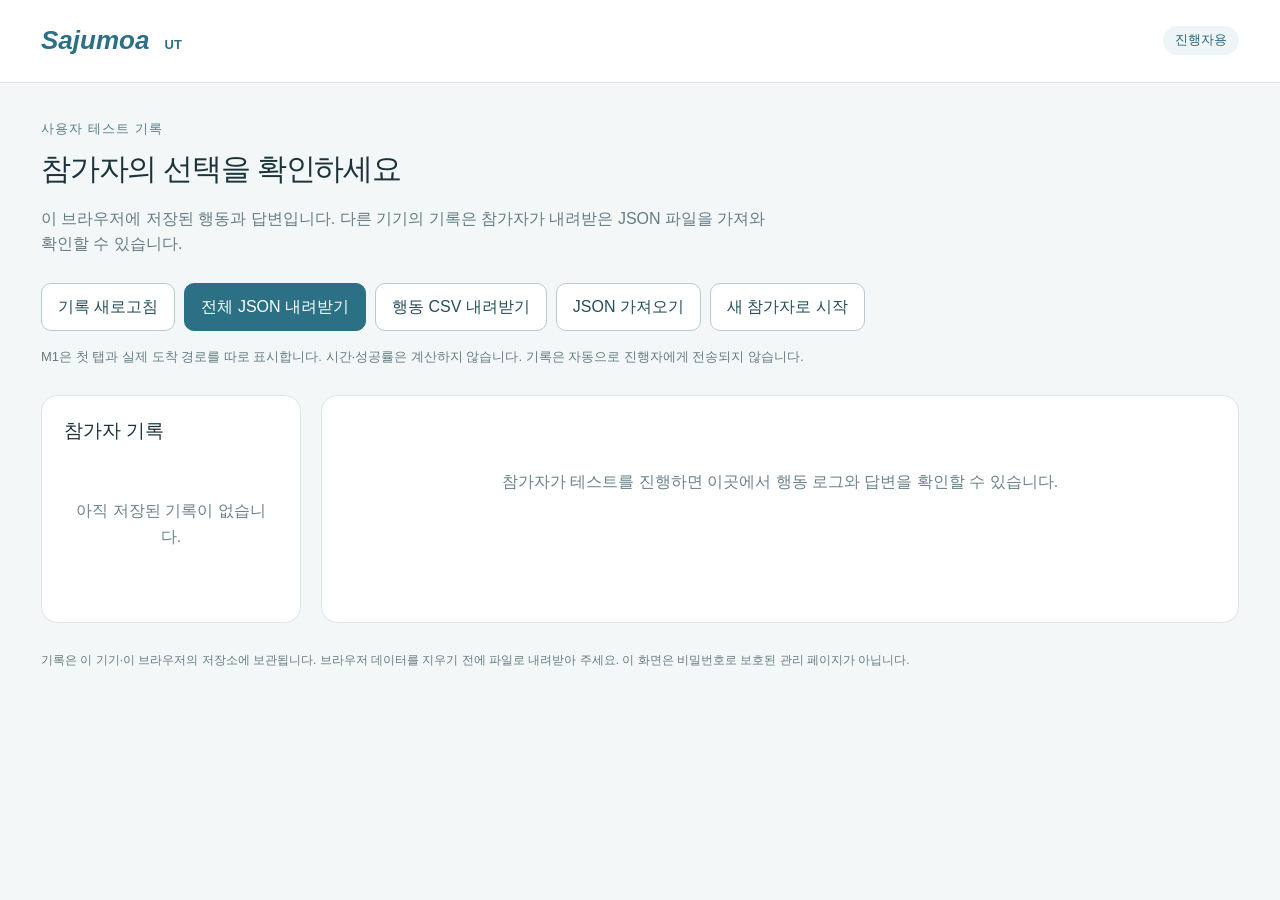
==== admin.html @ d203e825 "Publish Sajumoa UT prototype with local action logs and facilitator exports" ====
<!doctype html>
<html lang="ko">
<head>
  <meta charset="UTF-8">
  <meta name="viewport" content="width=device-width, initial-scale=1">
  <meta name="robots" content="noindex,nofollow">
  <title>진행자 기록 | 사주모아 UT</title>
  <link rel="icon" href="data:,">
  <link rel="stylesheet" href="./admin.css">
  <script type="module" src="./admin.js"></script>
</head>
<body>
  <header class="page-header"><div class="header-inner"><a class="brand" href="./index.html">Sajumoa <span>UT</span></a><span class="tag">진행자용</span></div></header>
  <main>
    <div class="intro"><p class="eyebrow">사용자 테스트 기록</p><h1>참가자의 선택을 확인하세요</h1><p>이 브라우저에 저장된 행동과 답변입니다. 다른 기기의 기록은 참가자가 내려받은 JSON 파일을 가져와 확인할 수 있습니다.</p></div>
    <div class="toolbar" aria-label="기록 관리">
      <button id="refresh" type="button">기록 새로고침</button>
      <button id="export-json" class="primary" type="button">전체 JSON 내려받기</button>
      <button id="export-csv" type="button">행동 CSV 내려받기</button>
      <label class="button" for="import-file">JSON 가져오기</label><input id="import-file" type="file" accept=".json,application/json" hidden>
      <a class="button" href="./index.html?new=1">새 참가자로 시작</a>
    </div>
    <p id="notice" role="status" aria-live="polite"></p>
    <p class="helper">M1은 첫 탭과 실제 도착 경로를 따로 표시합니다. 시간·성공률은 계산하지 않습니다. 기록은 자동으로 진행자에게 전송되지 않습니다.</p>
    <div class="workspace"><aside aria-label="참가자 선택"><h2>참가자 기록</h2><div id="session-list"></div></aside><section id="details" aria-label="선택한 참가자 기록"></section></div>
    <footer>기록은 이 기기·이 브라우저의 저장소에 보관됩니다. 브라우저 데이터를 지우기 전에 파일로 내려받아 주세요. 이 화면은 비밀번호로 보호된 관리 페이지가 아닙니다.</footer>
  </main>
</body>
</html>
---- admin.css ----
:root{font-family:Arial,"Noto Sans KR","Malgun Gothic",sans-serif;color:#1b343c;background:#f4f7f8;font-synthesis:none;line-height:1.6;--teal:#2b7085;--line:#dce6e8}*{box-sizing:border-box}body{margin:0}a{color:var(--teal)}button,.button{font:inherit;cursor:pointer;display:inline-flex;align-items:center;justify-content:center;min-height:46px;border:1px solid #b7cbd1;background:#fff;border-radius:10px;padding:10px 16px;color:#244e5a;text-decoration:none;text-align:center}button:hover,.button:hover{background:#eaf3f5}button:focus-visible,a:focus-visible,label:focus-visible{outline:3px solid #59a9c0;outline-offset:3px}.primary{background:var(--teal);border-color:var(--teal);color:white}.primary:hover{background:#205a6c}.page-header{background:#fff;border-bottom:1px solid var(--line)}.header-inner{max-width:1250px;padding:20px 26px;margin:auto;display:flex;justify-content:space-between;align-items:center}.brand{font-size:26px;font-weight:800;font-style:italic;text-decoration:none}.brand span{font-size:13px;font-style:normal;margin-left:8px}.tag,.pill{border-radius:30px;background:#edf5f6;color:#316676;padding:4px 12px;font-size:13px}main{max-width:1250px;margin:auto;padding:36px 26px}.intro{max-width:740px}.eyebrow{letter-spacing:.08em;color:#577e89;font-size:13px;font-weight:700;margin:0 0 10px}h1{font-size:30px;line-height:1.35;letter-spacing:-.04em;margin:0 0 16px}h2{font-size:19px;line-height:1.4;margin:0 0 18px}h3{font-size:16px}.intro p:not(.eyebrow),.helper,footer{color:#647c84}.toolbar{display:flex;flex-wrap:wrap;gap:9px;margin:26px 0 12px}.helper{font-size:13px;max-width:900px}.workspace{display:grid;grid-template-columns:260px minmax(0,1fr);gap:20px;margin-top:28px}aside,#details{background:#fff;border:1px solid var(--line);border-radius:16px;padding:22px;min-width:0}aside{align-self:start}.session-item{display:block;width:100%;text-align:left;justify-content:flex-start;line-height:1.45;margin:0 0 10px;overflow-wrap:anywhere;flex-direction:column;align-items:flex-start;gap:4px}.session-item[aria-pressed=true]{border-color:var(--teal);background:#ecf5f7;box-shadow:inset 3px 0 var(--teal)}.session-item small{color:#647c84;font-size:12px}.session-head{border-bottom:1px solid var(--line);padding-bottom:20px;margin-bottom:20px;overflow-wrap:anywhere}.session-head p{margin:6px 0;color:#647c84;font-size:13px}.facts{display:grid;grid-template-columns:repeat(2,minmax(0,1fr));gap:10px;margin:18px 0 28px}.fact{background:#f6f9fa;border-radius:10px;padding:12px 14px}.fact dt{font-size:12px;color:#69828a;margin-bottom:5px}.fact dd{margin:0;overflow-wrap:anywhere;font-size:15px}.answer{border:1px solid var(--line);border-radius:10px;padding:14px 16px;margin-bottom:12px}.answer h3{margin:0 0 8px}.answer p{white-space:pre-wrap;overflow-wrap:anywhere;margin:0}.table-wrap{overflow:auto;max-width:100%;border:1px solid var(--line);border-radius:10px}table{border-collapse:collapse;width:100%;min-width:540px;font-size:13px}th,td{padding:10px 12px;text-align:left;border-bottom:1px solid var(--line);vertical-align:top;overflow-wrap:anywhere}th{background:#f0f5f6;font-weight:600}td:nth-child(1){white-space:nowrap;color:#5b7680}td:nth-child(2){max-width:180px}td:nth-child(3){max-width:250px}.empty{padding:35px 10px;color:#6b838b;text-align:center}#notice:not(:empty){padding:12px 16px;background:#e7f3ee;border:1px solid #bbd9ce;border-radius:10px}#notice.error{background:#fff1eb;border-color:#efc6b2;color:#8b402a}footer{font-size:12px;margin:28px 0 6px}.section-title{margin-top:28px;display:flex;gap:10px;align-items:center}summary{cursor:pointer;padding:10px 0;color:#577d89}.raw{white-space:pre-wrap;overflow-wrap:anywhere;font-size:12px;background:#f4f7f8;padding:14px;border-radius:8px}@media(max-width:760px){main{padding:26px 16px}.header-inner{padding:15px 18px}h1{font-size:26px}.workspace{grid-template-columns:minmax(0,1fr)}aside,#details{padding:18px}.facts{grid-template-columns:minmax(0,1fr)}#session-list{max-height:250px;overflow:auto}.toolbar{display:grid;grid-template-columns:repeat(2,minmax(0,1fr))}.toolbar button,.toolbar .button{font-size:13px;padding:9px}.toolbar a:last-child{grid-column:1/-1}}

.session-item{display:flex}

@media(max-width:760px){.table-wrap{overflow:visible}table{min-width:0;display:block}thead{display:none}tbody{display:block}tbody tr{display:grid;border-bottom:1px solid var(--line);padding:10px 0}td{display:block;width:100%;max-width:none!important;border-bottom:0;padding:4px 12px;white-space:normal!important}td:before{display:inline-block;width:80px;color:#647c84;font-size:11px}td:nth-child(1):before{content:"시각 (한국)"}td:nth-child(2):before{content:"화면"}td:nth-child(3):before{content:"버튼 / 행동"}}
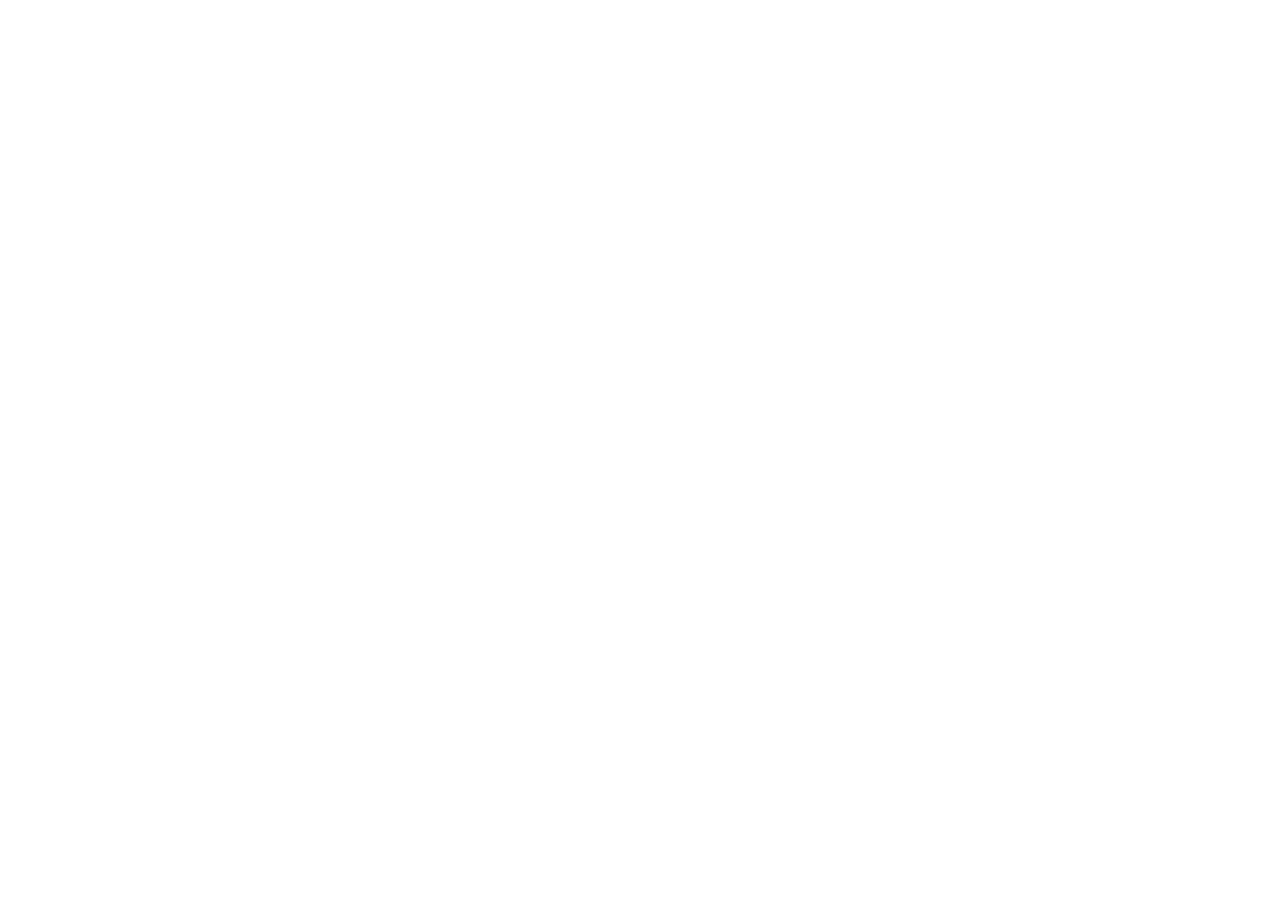
==== commit ac69aa2e: "Collect unattended UT results centrally with protected dashboard and CSV export" ====
--- a/admin.html
+++ b/admin.html
@@ -1,29 +1 @@
-<!doctype html>
-<html lang="ko">
-<head>
-  <meta charset="UTF-8">
-  <meta name="viewport" content="width=device-width, initial-scale=1">
-  <meta name="robots" content="noindex,nofollow">
-  <title>진행자 기록 | 사주모아 UT</title>
-  <link rel="icon" href="data:,">
-  <link rel="stylesheet" href="./admin.css">
-  <script type="module" src="./admin.js"></script>
-</head>
-<body>
-  <header class="page-header"><div class="header-inner"><a class="brand" href="./index.html">Sajumoa <span>UT</span></a><span class="tag">진행자용</span></div></header>
-  <main>
-    <div class="intro"><p class="eyebrow">사용자 테스트 기록</p><h1>참가자의 선택을 확인하세요</h1><p>이 브라우저에 저장된 행동과 답변입니다. 다른 기기의 기록은 참가자가 내려받은 JSON 파일을 가져와 확인할 수 있습니다.</p></div>
-    <div class="toolbar" aria-label="기록 관리">
-      <button id="refresh" type="button">기록 새로고침</button>
-      <button id="export-json" class="primary" type="button">전체 JSON 내려받기</button>
-      <button id="export-csv" type="button">행동 CSV 내려받기</button>
-      <label class="button" for="import-file">JSON 가져오기</label><input id="import-file" type="file" accept=".json,application/json" hidden>
-      <a class="button" href="./index.html?new=1">새 참가자로 시작</a>
-    </div>
-    <p id="notice" role="status" aria-live="polite"></p>
-    <p class="helper">M1은 첫 탭과 실제 도착 경로를 따로 표시합니다. 시간·성공률은 계산하지 않습니다. 기록은 자동으로 진행자에게 전송되지 않습니다.</p>
-    <div class="workspace"><aside aria-label="참가자 선택"><h2>참가자 기록</h2><div id="session-list"></div></aside><section id="details" aria-label="선택한 참가자 기록"></section></div>
-    <footer>기록은 이 기기·이 브라우저의 저장소에 보관됩니다. 브라우저 데이터를 지우기 전에 파일로 내려받아 주세요. 이 화면은 비밀번호로 보호된 관리 페이지가 아닙니다.</footer>
-  </main>
-</body>
-</html>
+<!doctype html><html lang="ko"><head><meta charset="utf-8"><meta name="viewport" content="width=device-width,initial-scale=1"><meta name="robots" content="noindex,nofollow"><meta http-equiv="refresh" content="0;url=https://sajumoa-ut-results-20261111.workspace-688975.chatgpt.site/dashboard"><title>사주모아 UT · 결과 대시보드</title><style>body{font:16px Arial,sans-serif;background:#f0f5f5;color:#173b46;margin:0;padding:15vh 24px}main{max-width:480px;margin:auto;background:white;padding:32px;border-radius:20px}h1{font-size:24px}p{line-height:1.7}a{display:block;background:#2b7187;color:white;padding:16px;text-align:center;border-radius:10px;text-decoration:none}</style></head><body><main><h1>결과 대시보드로 이동합니다.</h1><p>참가자 결과를 한곳에서 확인하고 시트로 내려받을 수 있습니다.</p><a href="https://sajumoa-ut-results-20261111.workspace-688975.chatgpt.site/dashboard">대시보드 열기</a></main></body></html>
